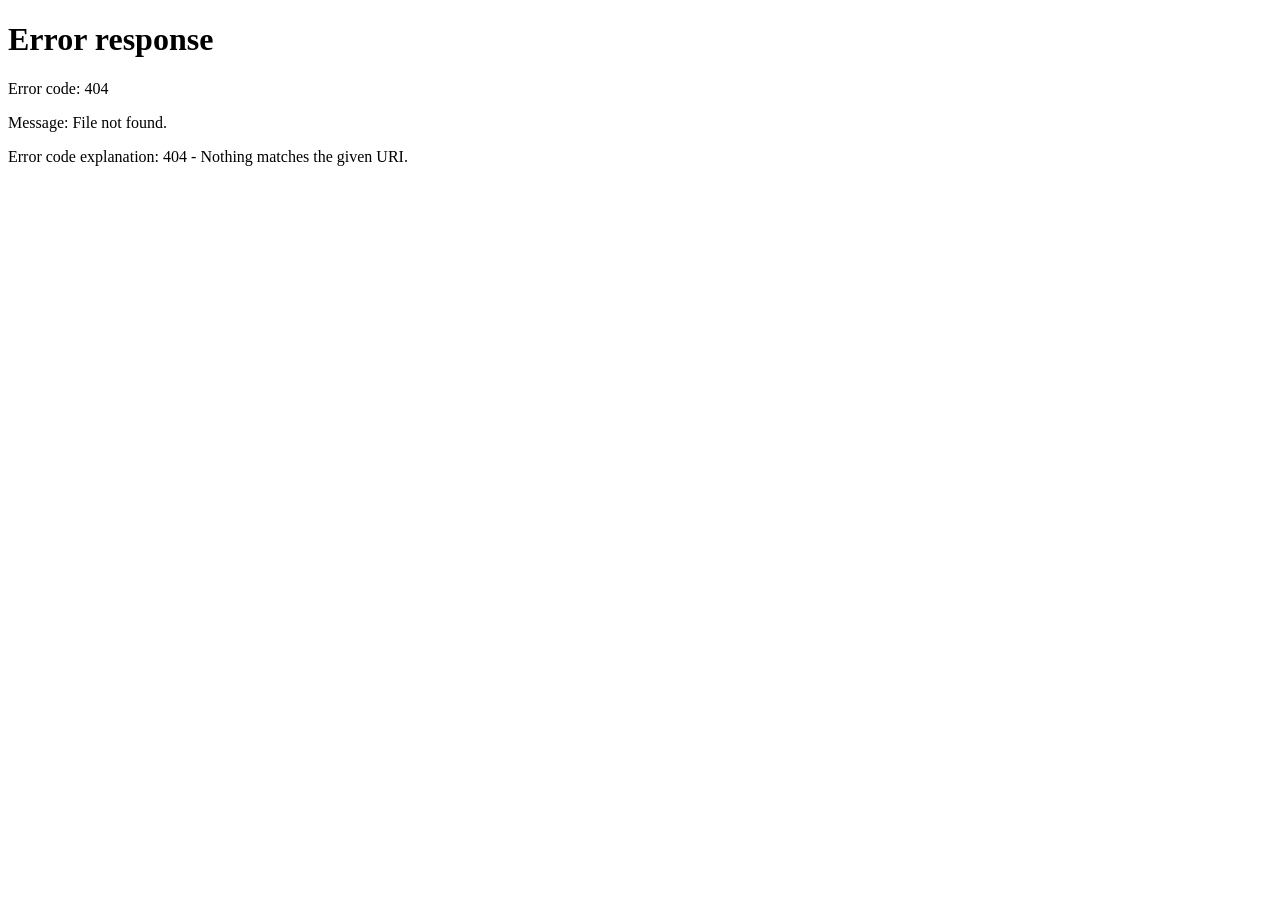
==== confirm.html @ 3fb6bc8d "feat: Sangachi website - rebrand from Antigaspi, Formspree integration, icon consistency - Rebrand a" ====
<!DOCTYPE html>
<html lang="fr">
<head>
  <meta charset="UTF-8" />
  <meta name="viewport" content="width=device-width, initial-scale=1.0" />
  <meta name="robots" content="noindex, nofollow" />
  <title>Confirmation — Sangachi</title>

  <link rel="preconnect" href="https://fonts.googleapis.com" />
  <link rel="preconnect" href="https://fonts.gstatic.com" crossorigin />
  <link href="https://fonts.googleapis.com/css2?family=Plus+Jakarta+Sans:wght@400;500;600;700&display=swap" rel="stylesheet" />
  <link rel="icon" type="image/png" href="assets/icon_launcher.png" />

  <style>
    :root {
      --color-primary: #2EB88A;
      --color-primary-dark: #259A74;
      --color-accent: #F7807B;
      --color-text: #1A1A1A;
      --color-text-muted: #727974;
      --color-bg: #F5F5F5;
      --font-family: 'Plus Jakarta Sans', system-ui, -apple-system, sans-serif;
    }

    *, *::before, *::after { box-sizing: border-box; margin: 0; padding: 0; }

    body {
      font-family: var(--font-family);
      background: var(--color-bg);
      min-height: 100vh;
      display: flex;
      align-items: center;
      justify-content: center;
      padding: 24px;
    }

    .card {
      background: #fff;
      border-radius: 16px;
      padding: 48px 40px;
      max-width: 460px;
      width: 100%;
      text-align: center;
      box-shadow: 0 8px 32px rgba(0,0,0,0.10);
    }

    .logo {
      display: flex;
      align-items: center;
      justify-content: center;
      gap: 10px;
      margin-bottom: 32px;
      text-decoration: none;
      color: var(--color-text);
      font-weight: 700;
      font-size: 1.25rem;
    }

    .logo img { border-radius: 8px; }

    .icon-wrapper {
      width: 72px;
      height: 72px;
      background: #E8F7F2;
      border-radius: 50%;
      display: flex;
      align-items: center;
      justify-content: center;
      margin: 0 auto 24px;
    }

    .icon-wrapper svg { color: var(--color-primary); }

    h1 {
      font-size: 1.5rem;
      font-weight: 700;
      color: var(--color-text);
      margin-bottom: 12px;
    }

    p {
      font-size: 1rem;
      color: var(--color-text-muted);
      line-height: 1.6;
      margin-bottom: 32px;
    }

    .btn {
      display: inline-flex;
      align-items: center;
      justify-content: center;
      gap: 8px;
      padding: 14px 28px;
      border-radius: 8px;
      font-family: var(--font-family);
      font-weight: 600;
      font-size: 1rem;
      text-decoration: none;
      transition: background 150ms ease, transform 150ms ease;
      width: 100%;
    }

    .btn--primary {
      background: var(--color-primary);
      color: #fff;
    }

    .btn--primary:hover {
      background: var(--color-primary-dark);
      transform: translateY(-1px);
    }

    .btn--outline {
      background: transparent;
      color: var(--color-primary);
      border: 1.5px solid var(--color-primary);
      margin-top: 12px;
    }

    .btn--outline:hover { background: #E8F7F2; }

    .status {
      margin-top: 28px;
      font-size: 0.875rem;
      color: var(--color-text-muted);
    }

    .status--error { color: var(--color-accent); }

    /* État de chargement */
    .spinner {
      width: 36px;
      height: 36px;
      border: 3px solid #E8F7F2;
      border-top-color: var(--color-primary);
      border-radius: 50%;
      animation: spin 0.8s linear infinite;
      margin: 0 auto 20px;
    }

    @keyframes spin { to { transform: rotate(360deg); } }

    #state-loading, #state-success, #state-error, #state-fallback { display: none; }
    #state-loading.active, #state-success.active, #state-error.active, #state-fallback.active { display: block; }
  </style>
</head>
<body>
<div class="card">

  <a href="index.html" class="logo">
    <img src="assets/icon_launcher.png" width="32" height="32" alt="Logo Sangachi" />
    Sangachi
  </a>

  <!-- État : chargement -->
  <div id="state-loading" class="active">
    <div class="spinner"></div>
    <h1>Confirmation en cours…</h1>
    <p>Ouverture de l'application Sangachi. Patientez un instant.</p>
  </div>

  <!-- État : succès (app ouverte) -->
  <div id="state-success">
    <div class="icon-wrapper">
      <svg xmlns="http://www.w3.org/2000/svg" width="36" height="36" viewBox="0 0 24 24" fill="none" stroke="currentColor" stroke-width="2.5" stroke-linecap="round" stroke-linejoin="round">
        <polyline points="20 6 9 17 4 12"/>
      </svg>
    </div>
    <h1>Email confirmé !</h1>
    <p>Votre adresse email a bien été confirmée. L'application Sangachi devrait s'ouvrir automatiquement.</p>
    <a href="#" class="btn btn--outline" id="btn-reopen">Ouvrir l'application</a>
  </div>

  <!-- État : erreur -->
  <div id="state-error">
    <div class="icon-wrapper" style="background:#FEF0EF;">
      <svg xmlns="http://www.w3.org/2000/svg" width="36" height="36" viewBox="0 0 24 24" fill="none" stroke="#F7807B" stroke-width="2.5" stroke-linecap="round" stroke-linejoin="round">
        <circle cx="12" cy="12" r="10"/><line x1="12" y1="8" x2="12" y2="12"/><line x1="12" y1="16" x2="12.01" y2="16"/>
      </svg>
    </div>
    <h1>Lien invalide ou expiré</h1>
    <p>Ce lien de confirmation n'est plus valide. Il a peut-être déjà été utilisé ou a expiré. Reconnectez-vous depuis l'app pour en recevoir un nouveau.</p>
    <a href="index.html" class="btn btn--primary">Retour au site</a>
  </div>

  <!-- État : fallback (app non installée) -->
  <div id="state-fallback">
    <div class="icon-wrapper">
      <svg xmlns="http://www.w3.org/2000/svg" width="36" height="36" viewBox="0 0 24 24" fill="none" stroke="currentColor" stroke-width="2.5" stroke-linecap="round" stroke-linejoin="round">
        <polyline points="20 6 9 17 4 12"/>
      </svg>
    </div>
    <h1>Email confirmé !</h1>
    <p>Votre adresse email a bien été confirmée. Téléchargez Sangachi sur Google Play pour vous connecter.</p>
    <a href="#" class="btn btn--primary" id="btn-playstore">
      <svg xmlns="http://www.w3.org/2000/svg" viewBox="0 0 24 24" fill="currentColor" width="20" height="20">
        <path d="M3.18 23.88L14.8 12.26 3.18.16A2 2 0 002 2v19.88a2 2 0 001.18 2zM16.54 10.5l-2.9-2.9L5.39.78l9.15 9.72zM21.2 10.7l-2.88-1.66-3.2 3.2 3.2 3.2 2.9-1.67A2 2 0 0021.2 10.7zM5.39 23.22l8.25-8.22 2.9 2.9-9.15 4.65a2 2 0 01-2-.33z"/>
      </svg>
      Télécharger sur Google Play
    </a>
    <a href="index.html" class="btn btn--outline" style="margin-top:12px;">Retour au site</a>
  </div>

</div>

<script>
(function () {
  const DEEP_LINK_BASE = 'com.app_antigaspi://login-callback';
  const PLAY_STORE_URL = '#'; // TODO: remplacer par l'URL Google Play définitive

  const stateLoading  = document.getElementById('state-loading');
  const stateSuccess  = document.getElementById('state-success');
  const stateError    = document.getElementById('state-error');
  const stateFallback = document.getElementById('state-fallback');
  const btnReopen     = document.getElementById('btn-reopen');
  const btnPlaystore  = document.getElementById('btn-playstore');

  function show(el) {
    [stateLoading, stateSuccess, stateError, stateFallback].forEach(e => e.classList.remove('active'));
    el.classList.add('active');
  }

  // Transmettre tous les paramètres d'URL au deep link (token, type, etc.)
  const params = window.location.search || window.location.hash.replace('#', '?');
  const deepLink = DEEP_LINK_BASE + params;

  btnReopen.href = deepLink;
  btnPlaystore.href = PLAY_STORE_URL;

  // Vérifier s'il y a un paramètre error
  const urlParams = new URLSearchParams(window.location.search || window.location.hash.replace(/^#/, ''));
  const errorCode = urlParams.get('error') || urlParams.get('error_code');

  if (errorCode) {
    show(stateError);
    return;
  }

  // Tenter l'ouverture du deep link
  show(stateLoading);
  window.location.href = deepLink;

  // Si l'app ne s'ouvre pas dans 2s → afficher le fallback ou succès
  setTimeout(function () {
    // Si la page est encore visible, l'app n'était pas installée
    if (!document.hidden) {
      // Sur Android, si l'app est installée, la page passe en arrière-plan (hidden)
      // Sinon on reste ici → proposer Play Store
      show(stateFallback);
    } else {
      show(stateSuccess);
    }
  }, 2000);

  // Quand l'utilisateur revient sur la page après avoir ouvert l'app
  document.addEventListener('visibilitychange', function () {
    if (!document.hidden) {
      show(stateSuccess);
    }
  });
})();
</script>
</body>
</html>
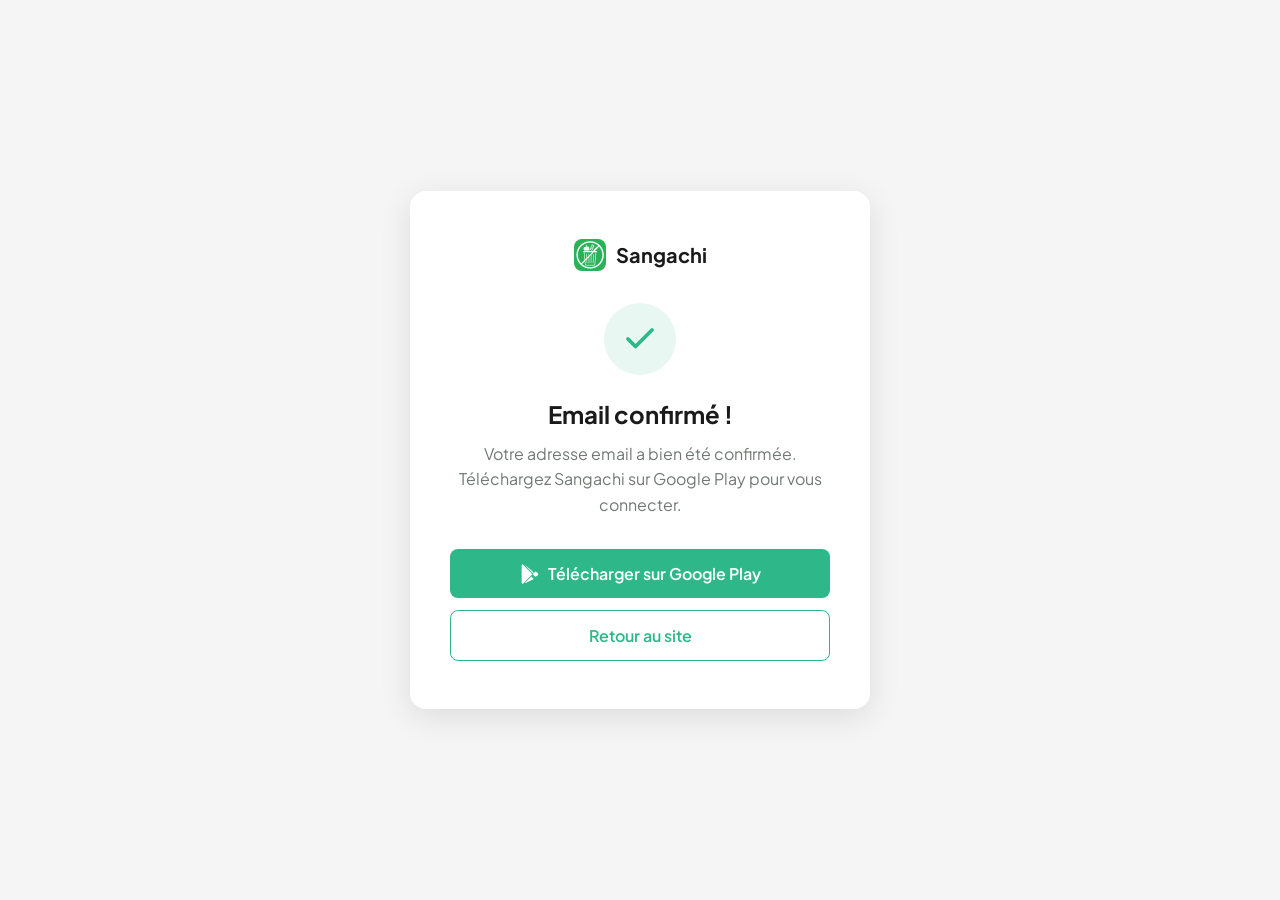
==== commit b91e39d6: "fix(confirm): use intent:// scheme for Android deep link + skip to fallback on desktop intent:// is " ====
--- a/confirm.html
+++ b/confirm.html
@@ -205,7 +205,9 @@
 
 <script>
 (function () {
-  const DEEP_LINK_BASE = 'com.app_antigaspi://login-callback';
+  const SCHEME       = 'com.app_antigaspi';
+  const HOST         = 'login-callback';
+  const PACKAGE      = 'com.app_antigaspi';
   const PLAY_STORE_URL = '#'; // TODO: remplacer par l'URL Google Play définitive
 
   const stateLoading  = document.getElementById('state-loading');
@@ -220,41 +222,53 @@
     el.classList.add('active');
   }
 
-  // Transmettre tous les paramètres d'URL au deep link (token, type, etc.)
-  const params = window.location.search || window.location.hash.replace('#', '?');
-  const deepLink = DEEP_LINK_BASE + params;
-
-  btnReopen.href = deepLink;
+  // Tokens Supabase : dans le hash (#access_token=...) ou les query params
+  const hashStr   = window.location.hash.replace(/^#/, '');
+  const searchStr = window.location.search.replace(/^\?/, '');
+  const tokenStr  = searchStr || hashStr;
+  const urlParams = new URLSearchParams(tokenStr);
+
   btnPlaystore.href = PLAY_STORE_URL;
 
-  // Vérifier s'il y a un paramètre error
-  const urlParams = new URLSearchParams(window.location.search || window.location.hash.replace(/^#/, ''));
+  // Erreur Supabase (token expiré, déjà utilisé...)
   const errorCode = urlParams.get('error') || urlParams.get('error_code');
-
   if (errorCode) {
     show(stateError);
     return;
   }
 
-  // Tenter l'ouverture du deep link
+  const isAndroid = /Android/i.test(navigator.userAgent);
+
+  if (!isAndroid) {
+    // Desktop ou iOS : pas de deep link → fallback direct
+    show(stateFallback);
+    return;
+  }
+
+  // Android : intent:// — intercepté par l'OS, évite la navigation parasite dans les WebViews email
+  const queryStr   = tokenStr ? '?' + tokenStr : '';
+  const fallbackUrl = encodeURIComponent(PLAY_STORE_URL);
+  const intentUrl  = 'intent://' + HOST + queryStr + '#Intent;scheme=' + SCHEME + ';package=' + PACKAGE + ';S.browser_fallback_url=' + fallbackUrl + ';end';
+
+  btnReopen.href = intentUrl;
   show(stateLoading);
-  window.location.href = deepLink;
-
-  // Si l'app ne s'ouvre pas dans 2s → afficher le fallback ou succès
-  setTimeout(function () {
-    // Si la page est encore visible, l'app n'était pas installée
-    if (!document.hidden) {
-      // Sur Android, si l'app est installée, la page passe en arrière-plan (hidden)
-      // Sinon on reste ici → proposer Play Store
-      show(stateFallback);
+
+  // Déclencher via un lien (plus fiable que window.location.href dans les WebViews)
+  const a = document.createElement('a');
+  a.href = intentUrl;
+  document.body.appendChild(a);
+  a.click();
+  document.body.removeChild(a);
+
+  // Après 3s sans que la page parte en arrière-plan → app non installée
+  const timer = setTimeout(function () {
+    if (!document.hidden) show(stateFallback);
+  }, 3000);
+
+  document.addEventListener('visibilitychange', function () {
+    if (document.hidden) {
+      clearTimeout(timer);
     } else {
-      show(stateSuccess);
-    }
-  }, 2000);
-
-  // Quand l'utilisateur revient sur la page après avoir ouvert l'app
-  document.addEventListener('visibilitychange', function () {
-    if (!document.hidden) {
       show(stateSuccess);
     }
   });
